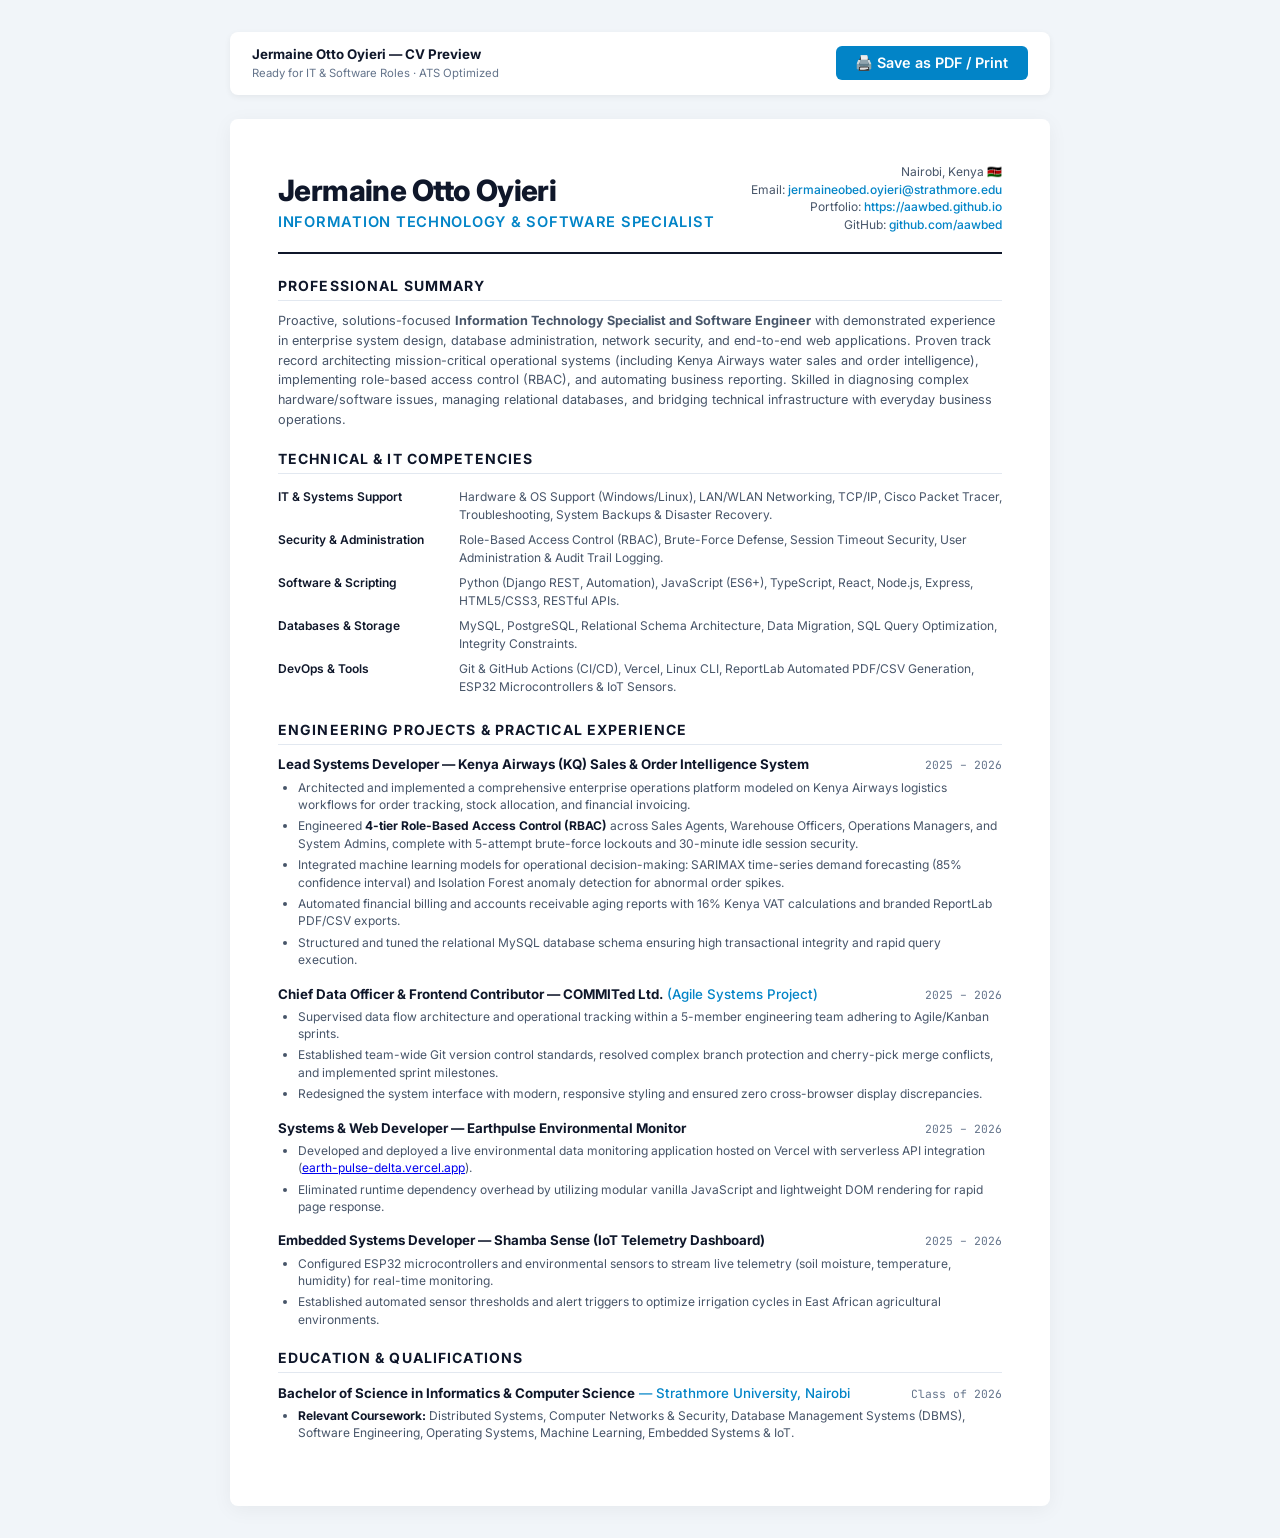
==== CV_Jermaine_Obed.html @ 2c358da2 "feat: add professional ATS CV, printable template, and navigation links" ====
<!DOCTYPE html>
<html lang="en">
<head>
  <meta charset="UTF-8">
  <meta name="viewport" content="width=device-width, initial-scale=1.0">
  <title>CV — Jermaine Otto Oyieri (IT & Software Specialist)</title>
  <link rel="preconnect" href="https://fonts.googleapis.com">
  <link rel="preconnect" href="https://fonts.gstatic.com" crossorigin>
  <link href="https://fonts.googleapis.com/css2?family=Inter:wght@400;500;600;700;800&family=JetBrains+Mono:wght@400;500&display=swap" rel="stylesheet">
  <style>
    :root {
      --text-main: #0f172a;
      --text-muted: #475569;
      --text-light: #64748b;
      --primary: #0284c7;
      --border: #e2e8f0;
      --bg: #ffffff;
    }

    * { margin: 0; padding: 0; box-sizing: border-box; }
    body {
      font-family: 'Inter', -apple-system, BlinkMacSystemFont, 'Segoe UI', Roboto, sans-serif;
      color: var(--text-main);
      background: #f1f5f9;
      line-height: 1.5;
      font-size: 10pt;
      padding: 2rem 1rem;
    }

    .cv-actions {
      max-width: 820px;
      margin: 0 auto 1.5rem auto;
      display: flex;
      justify-content: space-between;
      align-items: center;
      background: #ffffff;
      padding: 0.8rem 1.4rem;
      border-radius: 8px;
      box-shadow: 0 2px 6px rgba(0,0,0,0.06);
    }

    .btn-print {
      background: #0284c7;
      color: #ffffff;
      border: none;
      font-family: inherit;
      font-weight: 600;
      font-size: 0.9rem;
      padding: 0.5rem 1.2rem;
      border-radius: 6px;
      cursor: pointer;
      display: inline-flex;
      align-items: center;
      gap: 0.5rem;
      transition: background 0.15s ease;
    }
    .btn-print:hover { background: #0369a1; }

    .cv-container {
      max-width: 820px;
      margin: 0 auto;
      background: var(--bg);
      padding: 2.8rem 3rem;
      border-radius: 8px;
      box-shadow: 0 4px 20px rgba(0,0,0,0.05);
    }

    /* Header */
    .header {
      border-bottom: 2px solid var(--text-main);
      padding-bottom: 1.2rem;
      margin-bottom: 1.3rem;
      display: flex;
      justify-content: space-between;
      align-items: flex-end;
      flex-wrap: wrap;
      gap: 1rem;
    }
    .name-block h1 {
      font-size: 22pt;
      font-weight: 800;
      letter-spacing: -0.02em;
      color: var(--text-main);
      line-height: 1.1;
    }
    .name-block .title {
      font-size: 11pt;
      font-weight: 600;
      color: #0284c7;
      margin-top: 0.25rem;
      text-transform: uppercase;
      letter-spacing: 0.05em;
    }
    .contact-details {
      text-align: right;
      font-size: 9pt;
      color: var(--text-muted);
      line-height: 1.45;
    }
    .contact-details a {
      color: #0284c7;
      text-decoration: none;
      font-weight: 500;
    }
    .contact-details a:hover { text-decoration: underline; }

    /* Sections */
    .section {
      margin-bottom: 1.2rem;
    }
    .section-title {
      font-size: 10.5pt;
      font-weight: 700;
      text-transform: uppercase;
      letter-spacing: 0.08em;
      color: var(--text-main);
      border-bottom: 1px solid var(--border);
      padding-bottom: 0.25rem;
      margin-bottom: 0.65rem;
      display: flex;
      align-items: center;
      gap: 0.4rem;
    }

    .summary-text {
      font-size: 9.5pt;
      color: var(--text-muted);
      line-height: 1.55;
    }

    /* Skills Grid */
    .skills-table {
      width: 100%;
      border-collapse: collapse;
      font-size: 9pt;
    }
    .skills-table td {
      padding: 0.22rem 0;
      vertical-align: top;
    }
    .skills-table .skill-cat {
      width: 25%;
      font-weight: 600;
      color: var(--text-main);
    }
    .skills-table .skill-list {
      color: var(--text-muted);
    }

    /* Experience / Projects */
    .entry {
      margin-bottom: 1rem;
    }
    .entry-header {
      display: flex;
      justify-content: space-between;
      align-items: baseline;
      margin-bottom: 0.2rem;
    }
    .entry-title {
      font-size: 10pt;
      font-weight: 700;
      color: var(--text-main);
    }
    .entry-org {
      font-weight: 500;
      color: #0284c7;
    }
    .entry-date {
      font-size: 8.5pt;
      font-family: 'JetBrains Mono', monospace;
      color: var(--text-light);
    }
    .entry-bullets {
      list-style-type: disc;
      padding-left: 1.25rem;
      font-size: 9pt;
      color: var(--text-muted);
      line-height: 1.45;
    }
    .entry-bullets li {
      margin-bottom: 0.25rem;
    }
    .entry-bullets strong {
      color: var(--text-main);
    }

    /* Print settings */
    @media print {
      body {
        background: #ffffff;
        padding: 0;
      }
      .cv-actions {
        display: none !important;
      }
      .cv-container {
        padding: 0;
        box-shadow: none;
        max-width: 100%;
      }
      @page {
        margin: 1.2cm;
      }
    }
  </style>
</head>
<body>

  <div class="cv-actions">
    <div>
      <strong>Jermaine Otto Oyieri — CV Preview</strong>
      <p style="font-size: 8.5pt; color: #64748b;">Ready for IT &amp; Software Roles · ATS Optimized</p>
    </div>
    <button class="btn-print" onclick="window.print()">
      🖨️ Save as PDF / Print
    </button>
  </div>

  <div class="cv-container">

    <!-- Header -->
    <header class="header">
      <div class="name-block">
        <h1>Jermaine Otto Oyieri</h1>
        <div class="title">Information Technology &amp; Software Specialist</div>
      </div>
      <div class="contact-details">
        <div>Nairobi, Kenya 🇰🇪</div>
        <div>Email: <a href="mailto:jermaineobed.oyieri@strathmore.edu">jermaineobed.oyieri@strathmore.edu</a></div>
        <div>Portfolio: <a href="https://aawbed.github.io" target="_blank">https://aawbed.github.io</a></div>
        <div>GitHub: <a href="https://github.com/aawbed" target="_blank">github.com/aawbed</a></div>
      </div>
    </header>

    <!-- Professional Summary -->
    <section class="section">
      <div class="section-title">Professional Summary</div>
      <p class="summary-text">
        Proactive, solutions-focused <strong>Information Technology Specialist and Software Engineer</strong> with demonstrated experience in enterprise system design, database administration, network security, and end-to-end web applications. Proven track record architecting mission-critical operational systems (including Kenya Airways water sales and order intelligence), implementing role-based access control (RBAC), and automating business reporting. Skilled in diagnosing complex hardware/software issues, managing relational databases, and bridging technical infrastructure with everyday business operations.
      </p>
    </section>

    <!-- Technical & IT Competencies -->
    <section class="section">
      <div class="section-title">Technical &amp; IT Competencies</div>
      <table class="skills-table">
        <tr>
          <td class="skill-cat">IT &amp; Systems Support</td>
          <td class="skill-list">Hardware &amp; OS Support (Windows/Linux), LAN/WLAN Networking, TCP/IP, Cisco Packet Tracer, Troubleshooting, System Backups &amp; Disaster Recovery.</td>
        </tr>
        <tr>
          <td class="skill-cat">Security &amp; Administration</td>
          <td class="skill-list">Role-Based Access Control (RBAC), Brute-Force Defense, Session Timeout Security, User Administration &amp; Audit Trail Logging.</td>
        </tr>
        <tr>
          <td class="skill-cat">Software &amp; Scripting</td>
          <td class="skill-list">Python (Django REST, Automation), JavaScript (ES6+), TypeScript, React, Node.js, Express, HTML5/CSS3, RESTful APIs.</td>
        </tr>
        <tr>
          <td class="skill-cat">Databases &amp; Storage</td>
          <td class="skill-list">MySQL, PostgreSQL, Relational Schema Architecture, Data Migration, SQL Query Optimization, Integrity Constraints.</td>
        </tr>
        <tr>
          <td class="skill-cat">DevOps &amp; Tools</td>
          <td class="skill-list">Git &amp; GitHub Actions (CI/CD), Vercel, Linux CLI, ReportLab Automated PDF/CSV Generation, ESP32 Microcontrollers &amp; IoT Sensors.</td>
        </tr>
      </table>
    </section>

    <!-- Practical Systems & Experience -->
    <section class="section">
      <div class="section-title">Engineering Projects &amp; Practical Experience</div>

      <div class="entry">
        <div class="entry-header">
          <div>
            <span class="entry-title">Lead Systems Developer — Kenya Airways (KQ) Sales &amp; Order Intelligence System</span>
          </div>
          <span class="entry-date">2025 – 2026</span>
        </div>
        <ul class="entry-bullets">
          <li>Architected and implemented a comprehensive enterprise operations platform modeled on Kenya Airways logistics workflows for order tracking, stock allocation, and financial invoicing.</li>
          <li>Engineered <strong>4-tier Role-Based Access Control (RBAC)</strong> across Sales Agents, Warehouse Officers, Operations Managers, and System Admins, complete with 5-attempt brute-force lockouts and 30-minute idle session security.</li>
          <li>Integrated machine learning models for operational decision-making: SARIMAX time-series demand forecasting (85% confidence interval) and Isolation Forest anomaly detection for abnormal order spikes.</li>
          <li>Automated financial billing and accounts receivable aging reports with 16% Kenya VAT calculations and branded ReportLab PDF/CSV exports.</li>
          <li>Structured and tuned the relational MySQL database schema ensuring high transactional integrity and rapid query execution.</li>
        </ul>
      </div>

      <div class="entry">
        <div class="entry-header">
          <div>
            <span class="entry-title">Chief Data Officer &amp; Frontend Contributor — COMMITed Ltd.</span>
            <span class="entry-org">(Agile Systems Project)</span>
          </div>
          <span class="entry-date">2025 – 2026</span>
        </div>
        <ul class="entry-bullets">
          <li>Supervised data flow architecture and operational tracking within a 5-member engineering team adhering to Agile/Kanban sprints.</li>
          <li>Established team-wide Git version control standards, resolved complex branch protection and cherry-pick merge conflicts, and implemented sprint milestones.</li>
          <li>Redesigned the system interface with modern, responsive styling and ensured zero cross-browser display discrepancies.</li>
        </ul>
      </div>

      <div class="entry">
        <div class="entry-header">
          <div>
            <span class="entry-title">Systems &amp; Web Developer — Earthpulse Environmental Monitor</span>
          </div>
          <span class="entry-date">2025 – 2026</span>
        </div>
        <ul class="entry-bullets">
          <li>Developed and deployed a live environmental data monitoring application hosted on Vercel with serverless API integration (<a href="https://earth-pulse-delta.vercel.app" target="_blank">earth-pulse-delta.vercel.app</a>).</li>
          <li>Eliminated runtime dependency overhead by utilizing modular vanilla JavaScript and lightweight DOM rendering for rapid page response.</li>
        </ul>
      </div>

      <div class="entry">
        <div class="entry-header">
          <div>
            <span class="entry-title">Embedded Systems Developer — Shamba Sense (IoT Telemetry Dashboard)</span>
          </div>
          <span class="entry-date">2025 – 2026</span>
        </div>
        <ul class="entry-bullets">
          <li>Configured ESP32 microcontrollers and environmental sensors to stream live telemetry (soil moisture, temperature, humidity) for real-time monitoring.</li>
          <li>Established automated sensor thresholds and alert triggers to optimize irrigation cycles in East African agricultural environments.</li>
        </ul>
      </div>

    </section>

    <!-- Education & Training -->
    <section class="section">
      <div class="section-title">Education &amp; Qualifications</div>
      <div class="entry">
        <div class="entry-header">
          <div>
            <span class="entry-title">Bachelor of Science in Informatics &amp; Computer Science</span>
            <span class="entry-org">— Strathmore University, Nairobi</span>
          </div>
          <span class="entry-date">Class of 2026</span>
        </div>
        <ul class="entry-bullets">
          <li><strong>Relevant Coursework:</strong> Distributed Systems, Computer Networks &amp; Security, Database Management Systems (DBMS), Software Engineering, Operating Systems, Machine Learning, Embedded Systems &amp; IoT.</li>
        </ul>
      </div>
    </section>

  </div>

</body>
</html>
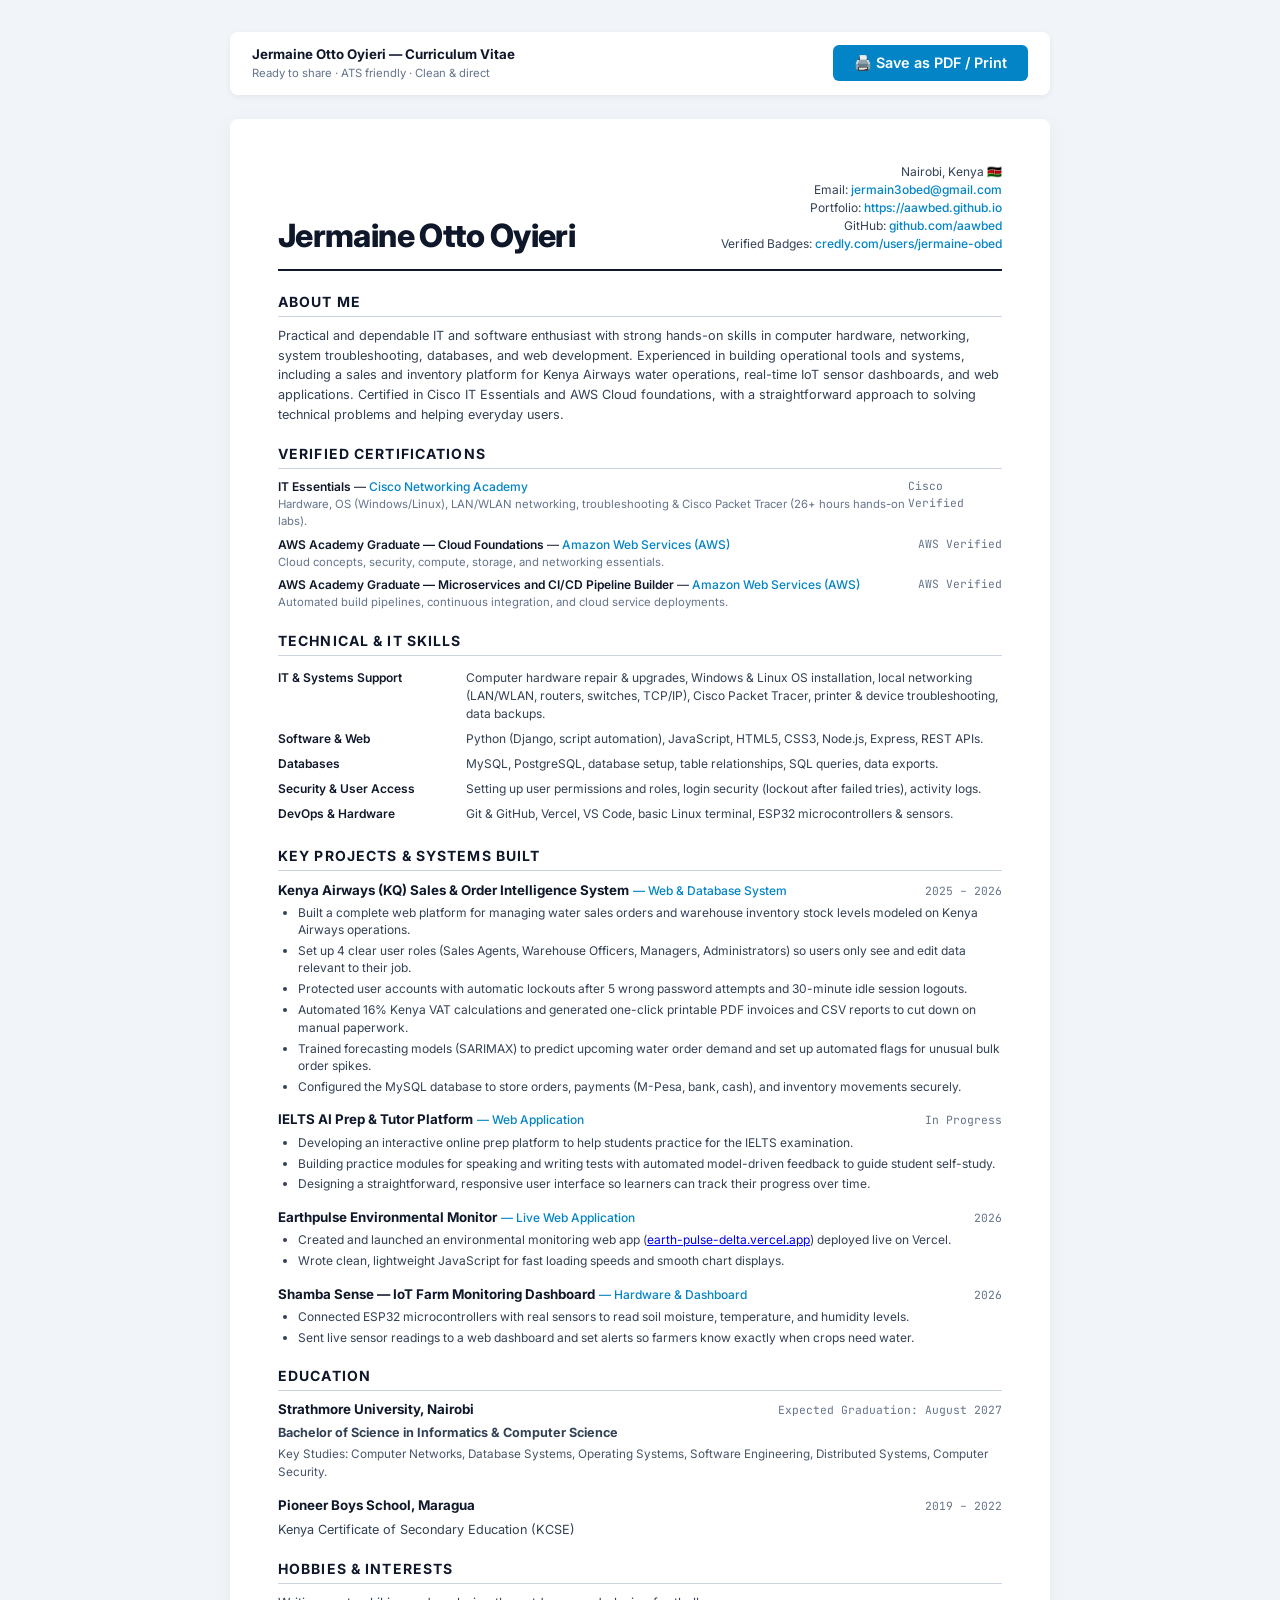
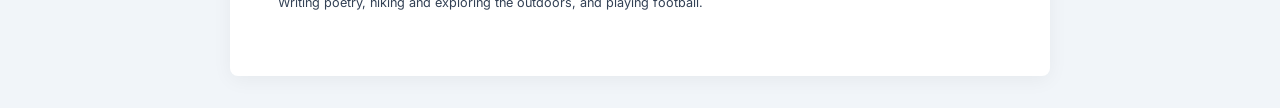
==== commit a371dc2b: "feat: refine portfolio with Credly certs, IELTS project, Pioneer Boys School, and updated CV" ====
--- a/CV_Jermaine_Obed.html
+++ b/CV_Jermaine_Obed.html
@@ -3,17 +3,17 @@
 <head>
   <meta charset="UTF-8">
   <meta name="viewport" content="width=device-width, initial-scale=1.0">
-  <title>CV — Jermaine Otto Oyieri (IT & Software Specialist)</title>
+  <title>CV — Jermaine Otto Oyieri</title>
   <link rel="preconnect" href="https://fonts.googleapis.com">
   <link rel="preconnect" href="https://fonts.gstatic.com" crossorigin>
   <link href="https://fonts.googleapis.com/css2?family=Inter:wght@400;500;600;700;800&family=JetBrains+Mono:wght@400;500&display=swap" rel="stylesheet">
   <style>
     :root {
       --text-main: #0f172a;
-      --text-muted: #475569;
+      --text-muted: #334155;
       --text-light: #64748b;
       --primary: #0284c7;
-      --border: #e2e8f0;
+      --border: #cbd5e1;
       --bg: #ffffff;
     }
 
@@ -46,7 +46,7 @@
       font-family: inherit;
       font-weight: 600;
       font-size: 0.9rem;
-      padding: 0.5rem 1.2rem;
+      padding: 0.55rem 1.3rem;
       border-radius: 6px;
       cursor: pointer;
       display: inline-flex;
@@ -68,8 +68,8 @@
     /* Header */
     .header {
       border-bottom: 2px solid var(--text-main);
-      padding-bottom: 1.2rem;
-      margin-bottom: 1.3rem;
+      padding-bottom: 1rem;
+      margin-bottom: 1.2rem;
       display: flex;
       justify-content: space-between;
       align-items: flex-end;
@@ -77,25 +77,17 @@
       gap: 1rem;
     }
     .name-block h1 {
-      font-size: 22pt;
+      font-size: 24pt;
       font-weight: 800;
       letter-spacing: -0.02em;
       color: var(--text-main);
       line-height: 1.1;
-    }
-    .name-block .title {
-      font-size: 11pt;
-      font-weight: 600;
-      color: #0284c7;
-      margin-top: 0.25rem;
-      text-transform: uppercase;
-      letter-spacing: 0.05em;
     }
     .contact-details {
       text-align: right;
       font-size: 9pt;
       color: var(--text-muted);
-      line-height: 1.45;
+      line-height: 1.5;
     }
     .contact-details a {
       color: #0284c7;
@@ -106,7 +98,7 @@
 
     /* Sections */
     .section {
-      margin-bottom: 1.2rem;
+      margin-bottom: 1.15rem;
     }
     .section-title {
       font-size: 10.5pt;
@@ -116,10 +108,7 @@
       color: var(--text-main);
       border-bottom: 1px solid var(--border);
       padding-bottom: 0.25rem;
-      margin-bottom: 0.65rem;
-      display: flex;
-      align-items: center;
-      gap: 0.4rem;
+      margin-bottom: 0.6rem;
     }
 
     .summary-text {
@@ -139,7 +128,7 @@
       vertical-align: top;
     }
     .skills-table .skill-cat {
-      width: 25%;
+      width: 26%;
       font-weight: 600;
       color: var(--text-main);
     }
@@ -149,7 +138,7 @@
 
     /* Experience / Projects */
     .entry {
-      margin-bottom: 1rem;
+      margin-bottom: 0.95rem;
     }
     .entry-header {
       display: flex;
@@ -165,6 +154,7 @@
     .entry-org {
       font-weight: 500;
       color: #0284c7;
+      font-size: 9pt;
     }
     .entry-date {
       font-size: 8.5pt;
@@ -179,10 +169,31 @@
       line-height: 1.45;
     }
     .entry-bullets li {
-      margin-bottom: 0.25rem;
+      margin-bottom: 0.22rem;
     }
     .entry-bullets strong {
       color: var(--text-main);
+    }
+
+    /* Certifications List */
+    .cert-item {
+      display: flex;
+      justify-content: space-between;
+      margin-bottom: 0.35rem;
+      font-size: 9pt;
+    }
+    .cert-name {
+      font-weight: 600;
+      color: var(--text-main);
+    }
+    .cert-issuer {
+      color: #0284c7;
+      font-weight: 500;
+    }
+    .cert-date {
+      font-size: 8.5pt;
+      font-family: 'JetBrains Mono', monospace;
+      color: var(--text-light);
     }
 
     /* Print settings */
@@ -209,8 +220,8 @@
 
   <div class="cv-actions">
     <div>
-      <strong>Jermaine Otto Oyieri — CV Preview</strong>
-      <p style="font-size: 8.5pt; color: #64748b;">Ready for IT &amp; Software Roles · ATS Optimized</p>
+      <strong>Jermaine Otto Oyieri — Curriculum Vitae</strong>
+      <p style="font-size: 8.5pt; color: #64748b;">Ready to share · ATS friendly · Clean &amp; direct</p>
     </div>
     <button class="btn-print" onclick="window.print()">
       🖨️ Save as PDF / Print
@@ -223,129 +234,178 @@
     <header class="header">
       <div class="name-block">
         <h1>Jermaine Otto Oyieri</h1>
-        <div class="title">Information Technology &amp; Software Specialist</div>
       </div>
       <div class="contact-details">
         <div>Nairobi, Kenya 🇰🇪</div>
-        <div>Email: <a href="mailto:jermaineobed.oyieri@strathmore.edu">jermaineobed.oyieri@strathmore.edu</a></div>
+        <div>Email: <a href="mailto:jermain3obed@gmail.com">jermain3obed@gmail.com</a></div>
         <div>Portfolio: <a href="https://aawbed.github.io" target="_blank">https://aawbed.github.io</a></div>
         <div>GitHub: <a href="https://github.com/aawbed" target="_blank">github.com/aawbed</a></div>
+        <div>Verified Badges: <a href="https://www.credly.com/users/jermaine-obed" target="_blank">credly.com/users/jermaine-obed</a></div>
       </div>
     </header>
 
-    <!-- Professional Summary -->
-    <section class="section">
-      <div class="section-title">Professional Summary</div>
+    <!-- Summary -->
+    <section class="section">
+      <div class="section-title">About Me</div>
       <p class="summary-text">
-        Proactive, solutions-focused <strong>Information Technology Specialist and Software Engineer</strong> with demonstrated experience in enterprise system design, database administration, network security, and end-to-end web applications. Proven track record architecting mission-critical operational systems (including Kenya Airways water sales and order intelligence), implementing role-based access control (RBAC), and automating business reporting. Skilled in diagnosing complex hardware/software issues, managing relational databases, and bridging technical infrastructure with everyday business operations.
+        Practical and dependable IT and software enthusiast with strong hands-on skills in computer hardware, networking, system troubleshooting, databases, and web development. Experienced in building operational tools and systems, including a sales and inventory platform for Kenya Airways water operations, real-time IoT sensor dashboards, and web applications. Certified in Cisco IT Essentials and AWS Cloud foundations, with a straightforward approach to solving technical problems and helping everyday users.
       </p>
     </section>
 
-    <!-- Technical & IT Competencies -->
-    <section class="section">
-      <div class="section-title">Technical &amp; IT Competencies</div>
+    <!-- Certifications (Credly) -->
+    <section class="section">
+      <div class="section-title">Verified Certifications</div>
+      <div class="cert-item">
+        <div>
+          <span class="cert-name">IT Essentials</span> — <span class="cert-issuer">Cisco Networking Academy</span>
+          <div style="font-size: 8.5pt; color: #64748b;">Hardware, OS (Windows/Linux), LAN/WLAN networking, troubleshooting &amp; Cisco Packet Tracer (26+ hours hands-on labs).</div>
+        </div>
+        <span class="cert-date">Cisco Verified</span>
+      </div>
+      <div class="cert-item">
+        <div>
+          <span class="cert-name">AWS Academy Graduate — Cloud Foundations</span> — <span class="cert-issuer">Amazon Web Services (AWS)</span>
+          <div style="font-size: 8.5pt; color: #64748b;">Cloud concepts, security, compute, storage, and networking essentials.</div>
+        </div>
+        <span class="cert-date">AWS Verified</span>
+      </div>
+      <div class="cert-item">
+        <div>
+          <span class="cert-name">AWS Academy Graduate — Microservices and CI/CD Pipeline Builder</span> — <span class="cert-issuer">Amazon Web Services (AWS)</span>
+          <div style="font-size: 8.5pt; color: #64748b;">Automated build pipelines, continuous integration, and cloud service deployments.</div>
+        </div>
+        <span class="cert-date">AWS Verified</span>
+      </div>
+    </section>
+
+    <!-- Technical & IT Skills -->
+    <section class="section">
+      <div class="section-title">Technical &amp; IT Skills</div>
       <table class="skills-table">
         <tr>
           <td class="skill-cat">IT &amp; Systems Support</td>
-          <td class="skill-list">Hardware &amp; OS Support (Windows/Linux), LAN/WLAN Networking, TCP/IP, Cisco Packet Tracer, Troubleshooting, System Backups &amp; Disaster Recovery.</td>
+          <td class="skill-list">Computer hardware repair &amp; upgrades, Windows &amp; Linux OS installation, local networking (LAN/WLAN, routers, switches, TCP/IP), Cisco Packet Tracer, printer &amp; device troubleshooting, data backups.</td>
         </tr>
         <tr>
-          <td class="skill-cat">Security &amp; Administration</td>
-          <td class="skill-list">Role-Based Access Control (RBAC), Brute-Force Defense, Session Timeout Security, User Administration &amp; Audit Trail Logging.</td>
+          <td class="skill-cat">Software &amp; Web</td>
+          <td class="skill-list">Python (Django, script automation), JavaScript, HTML5, CSS3, Node.js, Express, REST APIs.</td>
         </tr>
         <tr>
-          <td class="skill-cat">Software &amp; Scripting</td>
-          <td class="skill-list">Python (Django REST, Automation), JavaScript (ES6+), TypeScript, React, Node.js, Express, HTML5/CSS3, RESTful APIs.</td>
+          <td class="skill-cat">Databases</td>
+          <td class="skill-list">MySQL, PostgreSQL, database setup, table relationships, SQL queries, data exports.</td>
         </tr>
         <tr>
-          <td class="skill-cat">Databases &amp; Storage</td>
-          <td class="skill-list">MySQL, PostgreSQL, Relational Schema Architecture, Data Migration, SQL Query Optimization, Integrity Constraints.</td>
+          <td class="skill-cat">Security &amp; User Access</td>
+          <td class="skill-list">Setting up user permissions and roles, login security (lockout after failed tries), activity logs.</td>
         </tr>
         <tr>
-          <td class="skill-cat">DevOps &amp; Tools</td>
-          <td class="skill-list">Git &amp; GitHub Actions (CI/CD), Vercel, Linux CLI, ReportLab Automated PDF/CSV Generation, ESP32 Microcontrollers &amp; IoT Sensors.</td>
+          <td class="skill-cat">DevOps &amp; Hardware</td>
+          <td class="skill-list">Git &amp; GitHub, Vercel, VS Code, basic Linux terminal, ESP32 microcontrollers &amp; sensors.</td>
         </tr>
       </table>
     </section>
 
-    <!-- Practical Systems & Experience -->
-    <section class="section">
-      <div class="section-title">Engineering Projects &amp; Practical Experience</div>
-
-      <div class="entry">
-        <div class="entry-header">
-          <div>
-            <span class="entry-title">Lead Systems Developer — Kenya Airways (KQ) Sales &amp; Order Intelligence System</span>
+    <!-- Practical Projects -->
+    <section class="section">
+      <div class="section-title">Key Projects &amp; Systems Built</div>
+
+      <div class="entry">
+        <div class="entry-header">
+          <div>
+            <span class="entry-title">Kenya Airways (KQ) Sales &amp; Order Intelligence System</span>
+            <span class="entry-org">— Web &amp; Database System</span>
           </div>
           <span class="entry-date">2025 – 2026</span>
         </div>
         <ul class="entry-bullets">
-          <li>Architected and implemented a comprehensive enterprise operations platform modeled on Kenya Airways logistics workflows for order tracking, stock allocation, and financial invoicing.</li>
-          <li>Engineered <strong>4-tier Role-Based Access Control (RBAC)</strong> across Sales Agents, Warehouse Officers, Operations Managers, and System Admins, complete with 5-attempt brute-force lockouts and 30-minute idle session security.</li>
-          <li>Integrated machine learning models for operational decision-making: SARIMAX time-series demand forecasting (85% confidence interval) and Isolation Forest anomaly detection for abnormal order spikes.</li>
-          <li>Automated financial billing and accounts receivable aging reports with 16% Kenya VAT calculations and branded ReportLab PDF/CSV exports.</li>
-          <li>Structured and tuned the relational MySQL database schema ensuring high transactional integrity and rapid query execution.</li>
+          <li>Built a complete web platform for managing water sales orders and warehouse inventory stock levels modeled on Kenya Airways operations.</li>
+          <li>Set up 4 clear user roles (Sales Agents, Warehouse Officers, Managers, Administrators) so users only see and edit data relevant to their job.</li>
+          <li>Protected user accounts with automatic lockouts after 5 wrong password attempts and 30-minute idle session logouts.</li>
+          <li>Automated 16% Kenya VAT calculations and generated one-click printable PDF invoices and CSV reports to cut down on manual paperwork.</li>
+          <li>Trained forecasting models (SARIMAX) to predict upcoming water order demand and set up automated flags for unusual bulk order spikes.</li>
+          <li>Configured the MySQL database to store orders, payments (M-Pesa, bank, cash), and inventory movements securely.</li>
         </ul>
       </div>
 
       <div class="entry">
         <div class="entry-header">
           <div>
-            <span class="entry-title">Chief Data Officer &amp; Frontend Contributor — COMMITed Ltd.</span>
-            <span class="entry-org">(Agile Systems Project)</span>
-          </div>
-          <span class="entry-date">2025 – 2026</span>
+            <span class="entry-title">IELTS AI Prep &amp; Tutor Platform</span>
+            <span class="entry-org">— Web Application</span>
+          </div>
+          <span class="entry-date">In Progress</span>
         </div>
         <ul class="entry-bullets">
-          <li>Supervised data flow architecture and operational tracking within a 5-member engineering team adhering to Agile/Kanban sprints.</li>
-          <li>Established team-wide Git version control standards, resolved complex branch protection and cherry-pick merge conflicts, and implemented sprint milestones.</li>
-          <li>Redesigned the system interface with modern, responsive styling and ensured zero cross-browser display discrepancies.</li>
+          <li>Developing an interactive online prep platform to help students practice for the IELTS examination.</li>
+          <li>Building practice modules for speaking and writing tests with automated model-driven feedback to guide student self-study.</li>
+          <li>Designing a straightforward, responsive user interface so learners can track their progress over time.</li>
         </ul>
       </div>
 
       <div class="entry">
         <div class="entry-header">
           <div>
-            <span class="entry-title">Systems &amp; Web Developer — Earthpulse Environmental Monitor</span>
-          </div>
-          <span class="entry-date">2025 – 2026</span>
+            <span class="entry-title">Earthpulse Environmental Monitor</span>
+            <span class="entry-org">— Live Web Application</span>
+          </div>
+          <span class="entry-date">2026</span>
         </div>
         <ul class="entry-bullets">
-          <li>Developed and deployed a live environmental data monitoring application hosted on Vercel with serverless API integration (<a href="https://earth-pulse-delta.vercel.app" target="_blank">earth-pulse-delta.vercel.app</a>).</li>
-          <li>Eliminated runtime dependency overhead by utilizing modular vanilla JavaScript and lightweight DOM rendering for rapid page response.</li>
+          <li>Created and launched an environmental monitoring web app (<a href="https://earth-pulse-delta.vercel.app" target="_blank">earth-pulse-delta.vercel.app</a>) deployed live on Vercel.</li>
+          <li>Wrote clean, lightweight JavaScript for fast loading speeds and smooth chart displays.</li>
         </ul>
       </div>
 
       <div class="entry">
         <div class="entry-header">
           <div>
-            <span class="entry-title">Embedded Systems Developer — Shamba Sense (IoT Telemetry Dashboard)</span>
-          </div>
-          <span class="entry-date">2025 – 2026</span>
+            <span class="entry-title">Shamba Sense — IoT Farm Monitoring Dashboard</span>
+            <span class="entry-org">— Hardware &amp; Dashboard</span>
+          </div>
+          <span class="entry-date">2026</span>
         </div>
         <ul class="entry-bullets">
-          <li>Configured ESP32 microcontrollers and environmental sensors to stream live telemetry (soil moisture, temperature, humidity) for real-time monitoring.</li>
-          <li>Established automated sensor thresholds and alert triggers to optimize irrigation cycles in East African agricultural environments.</li>
+          <li>Connected ESP32 microcontrollers with real sensors to read soil moisture, temperature, and humidity levels.</li>
+          <li>Sent live sensor readings to a web dashboard and set alerts so farmers know exactly when crops need water.</li>
         </ul>
       </div>
 
     </section>
 
-    <!-- Education & Training -->
-    <section class="section">
-      <div class="section-title">Education &amp; Qualifications</div>
-      <div class="entry">
-        <div class="entry-header">
-          <div>
-            <span class="entry-title">Bachelor of Science in Informatics &amp; Computer Science</span>
-            <span class="entry-org">— Strathmore University, Nairobi</span>
-          </div>
-          <span class="entry-date">Class of 2026</span>
-        </div>
-        <ul class="entry-bullets">
-          <li><strong>Relevant Coursework:</strong> Distributed Systems, Computer Networks &amp; Security, Database Management Systems (DBMS), Software Engineering, Operating Systems, Machine Learning, Embedded Systems &amp; IoT.</li>
-        </ul>
-      </div>
+    <!-- Education -->
+    <section class="section">
+      <div class="section-title">Education</div>
+
+      <div class="entry">
+        <div class="entry-header">
+          <div>
+            <span class="entry-title">Strathmore University, Nairobi</span>
+          </div>
+          <span class="entry-date">Expected Graduation: August 2027</span>
+        </div>
+        <p class="summary-text" style="margin-bottom: 0.2rem;"><strong>Bachelor of Science in Informatics &amp; Computer Science</strong></p>
+        <div style="font-size: 8.8pt; color: #475569;">
+          Key Studies: Computer Networks, Database Systems, Operating Systems, Software Engineering, Distributed Systems, Computer Security.
+        </div>
+      </div>
+
+      <div class="entry">
+        <div class="entry-header">
+          <div>
+            <span class="entry-title">Pioneer Boys School, Maragua</span>
+          </div>
+          <span class="entry-date">2019 – 2022</span>
+        </div>
+        <p class="summary-text">Kenya Certificate of Secondary Education (KCSE)</p>
+      </div>
+    </section>
+
+    <!-- Hobbies & Interests -->
+    <section class="section">
+      <div class="section-title">Hobbies &amp; Interests</div>
+      <p class="summary-text">
+        Writing poetry, hiking and exploring the outdoors, and playing football.
+      </p>
     </section>
 
   </div>
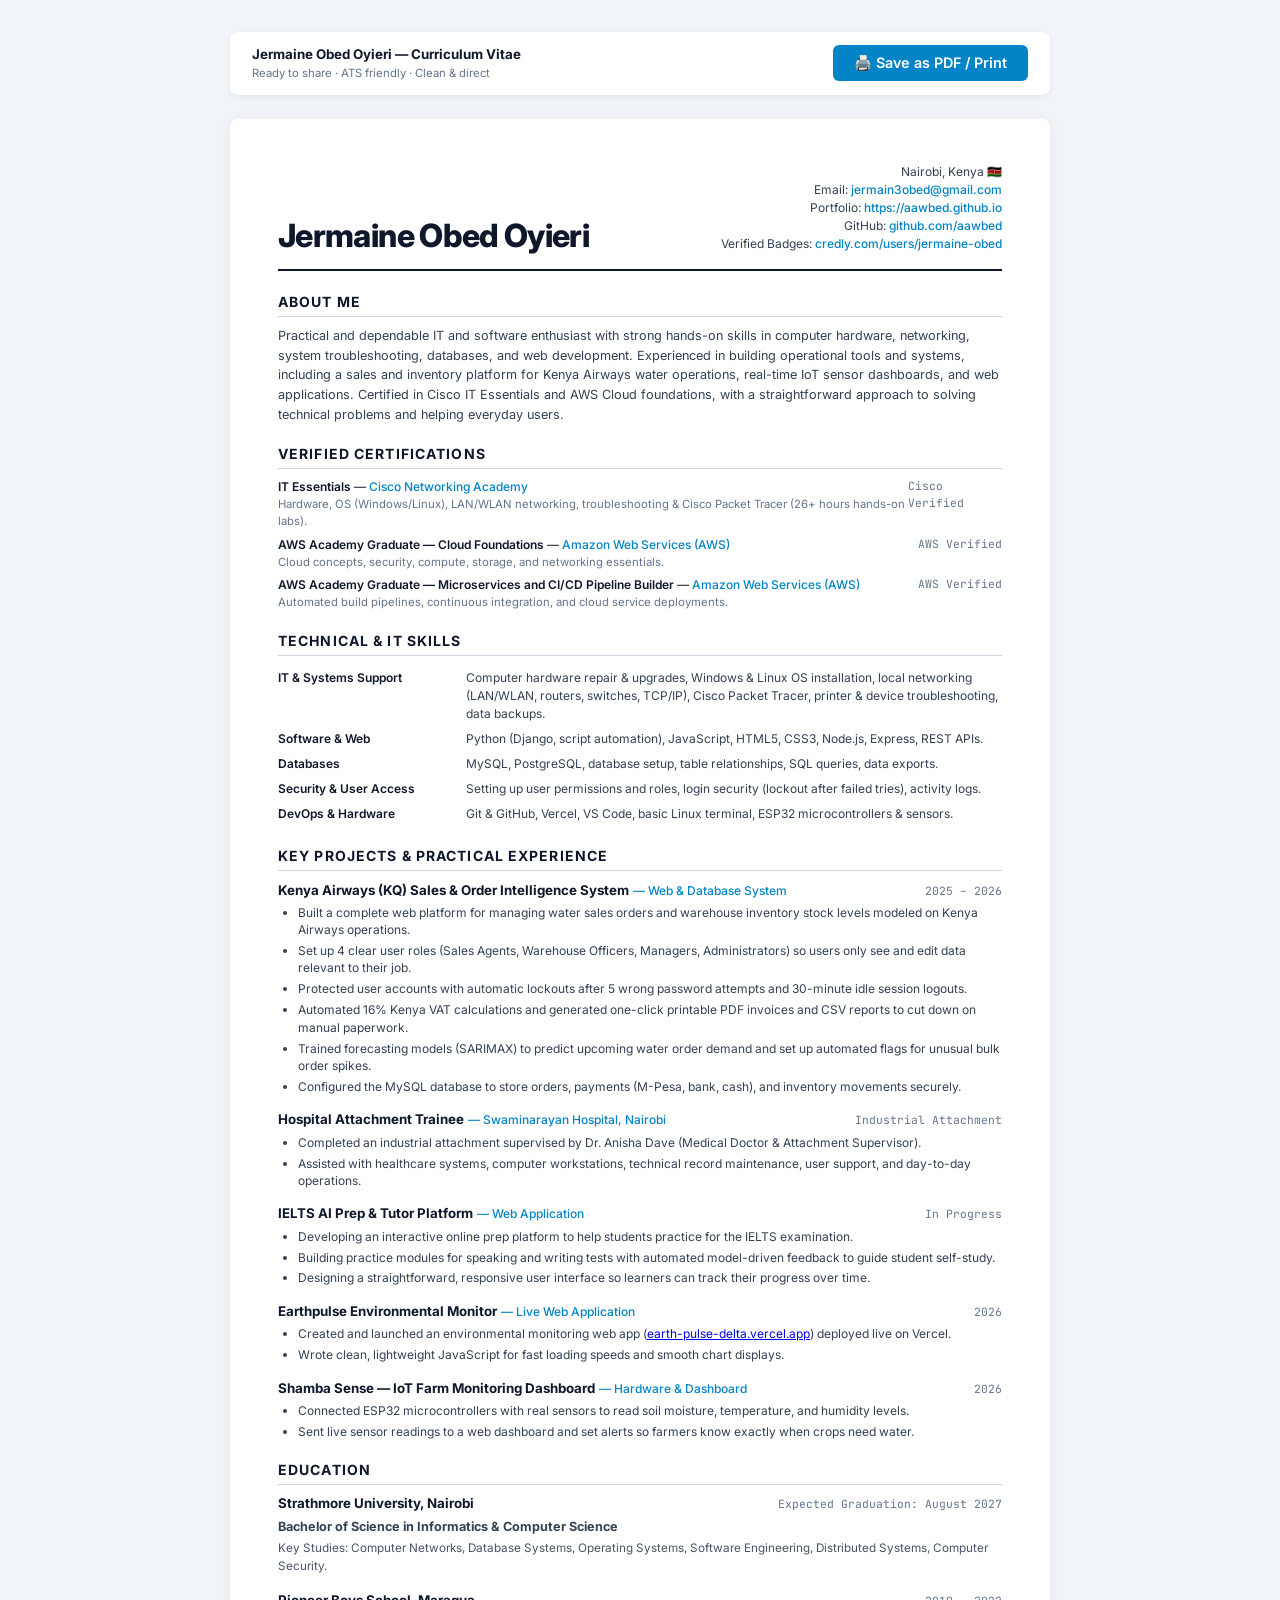
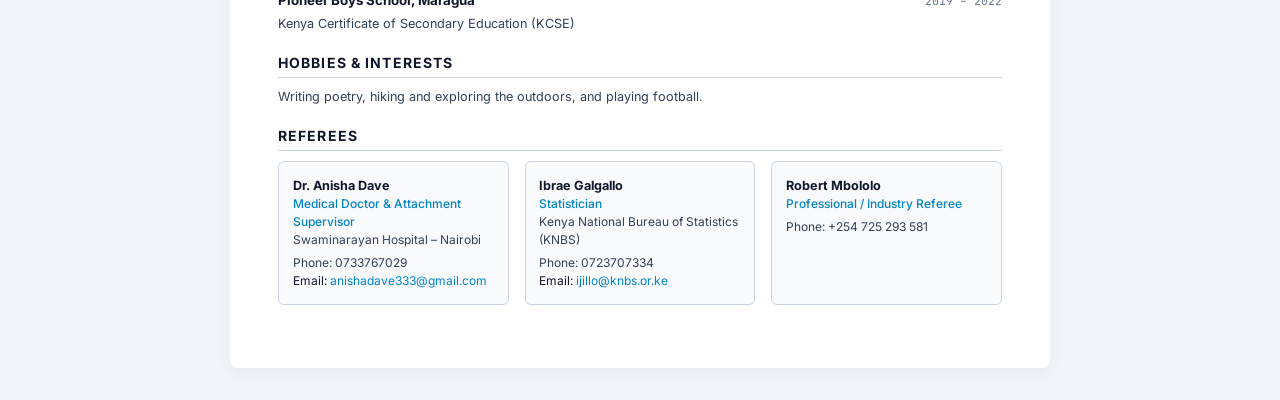
==== commit 548628a7: "feat: update name to Jermaine Obed Oyieri, add referees, and hospital attachment experience" ====
--- a/CV_Jermaine_Obed.html
+++ b/CV_Jermaine_Obed.html
@@ -3,7 +3,7 @@
 <head>
   <meta charset="UTF-8">
   <meta name="viewport" content="width=device-width, initial-scale=1.0">
-  <title>CV — Jermaine Otto Oyieri</title>
+  <title>CV — Jermaine Obed Oyieri</title>
   <link rel="preconnect" href="https://fonts.googleapis.com">
   <link rel="preconnect" href="https://fonts.gstatic.com" crossorigin>
   <link href="https://fonts.googleapis.com/css2?family=Inter:wght@400;500;600;700;800&family=JetBrains+Mono:wght@400;500&display=swap" rel="stylesheet">
@@ -211,7 +211,7 @@
         max-width: 100%;
       }
       @page {
-        margin: 1.2cm;
+        margin: 1cm;
       }
     }
   </style>
@@ -220,7 +220,7 @@
 
   <div class="cv-actions">
     <div>
-      <strong>Jermaine Otto Oyieri — Curriculum Vitae</strong>
+      <strong>Jermaine Obed Oyieri — Curriculum Vitae</strong>
       <p style="font-size: 8.5pt; color: #64748b;">Ready to share · ATS friendly · Clean &amp; direct</p>
     </div>
     <button class="btn-print" onclick="window.print()">
@@ -233,7 +233,7 @@
     <!-- Header -->
     <header class="header">
       <div class="name-block">
-        <h1>Jermaine Otto Oyieri</h1>
+        <h1>Jermaine Obed Oyieri</h1>
       </div>
       <div class="contact-details">
         <div>Nairobi, Kenya 🇰🇪</div>
@@ -305,10 +305,11 @@
       </table>
     </section>
 
-    <!-- Practical Projects -->
-    <section class="section">
-      <div class="section-title">Key Projects &amp; Systems Built</div>
-
+    <!-- Practical Projects & Experience -->
+    <section class="section">
+      <div class="section-title">Key Projects &amp; Practical Experience</div>
+
+      <!-- Kenya Airways -->
       <div class="entry">
         <div class="entry-header">
           <div>
@@ -327,6 +328,22 @@
         </ul>
       </div>
 
+      <!-- Attachment Experience -->
+      <div class="entry">
+        <div class="entry-header">
+          <div>
+            <span class="entry-title">Hospital Attachment Trainee</span>
+            <span class="entry-org">— Swaminarayan Hospital, Nairobi</span>
+          </div>
+          <span class="entry-date">Industrial Attachment</span>
+        </div>
+        <ul class="entry-bullets">
+          <li>Completed an industrial attachment supervised by Dr. Anisha Dave (Medical Doctor &amp; Attachment Supervisor).</li>
+          <li>Assisted with healthcare systems, computer workstations, technical record maintenance, user support, and day-to-day operations.</li>
+        </ul>
+      </div>
+
+      <!-- IELTS Project -->
       <div class="entry">
         <div class="entry-header">
           <div>
@@ -342,6 +359,7 @@
         </ul>
       </div>
 
+      <!-- Earthpulse -->
       <div class="entry">
         <div class="entry-header">
           <div>
@@ -356,6 +374,7 @@
         </ul>
       </div>
 
+      <!-- Shamba Sense -->
       <div class="entry">
         <div class="entry-header">
           <div>
@@ -408,6 +427,34 @@
       </p>
     </section>
 
+    <!-- Referees -->
+    <section class="section">
+      <div class="section-title">Referees</div>
+      <div style="display: grid; grid-template-columns: repeat(auto-fit, minmax(210px, 1fr)); gap: 1rem; font-size: 9pt;">
+        <div style="background: #f8fafc; padding: 0.85rem; border-radius: 6px; border: 1px solid var(--border);">
+          <strong style="color: var(--text-main); font-size: 9.5pt;">Dr. Anisha Dave</strong>
+          <div style="color: #0284c7; font-weight: 500;">Medical Doctor &amp; Attachment Supervisor</div>
+          <div style="color: var(--text-muted);">Swaminarayan Hospital – Nairobi</div>
+          <div style="margin-top: 0.35rem; color: var(--text-muted);">Phone: 0733767029</div>
+          <div>Email: <a href="mailto:anishadave333@gmail.com" style="color: #0284c7; text-decoration: none;">anishadave333@gmail.com</a></div>
+        </div>
+
+        <div style="background: #f8fafc; padding: 0.85rem; border-radius: 6px; border: 1px solid var(--border);">
+          <strong style="color: var(--text-main); font-size: 9.5pt;">Ibrae Galgallo</strong>
+          <div style="color: #0284c7; font-weight: 500;">Statistician</div>
+          <div style="color: var(--text-muted);">Kenya National Bureau of Statistics (KNBS)</div>
+          <div style="margin-top: 0.35rem; color: var(--text-muted);">Phone: 0723707334</div>
+          <div>Email: <a href="mailto:ijillo@knbs.or.ke" style="color: #0284c7; text-decoration: none;">ijillo@knbs.or.ke</a></div>
+        </div>
+
+        <div style="background: #f8fafc; padding: 0.85rem; border-radius: 6px; border: 1px solid var(--border);">
+          <strong style="color: var(--text-main); font-size: 9.5pt;">Robert Mbololo</strong>
+          <div style="color: #0284c7; font-weight: 500;">Professional / Industry Referee</div>
+          <div style="margin-top: 0.35rem; color: var(--text-muted);">Phone: +254 725 293 581</div>
+        </div>
+      </div>
+    </section>
+
   </div>
 
 </body>
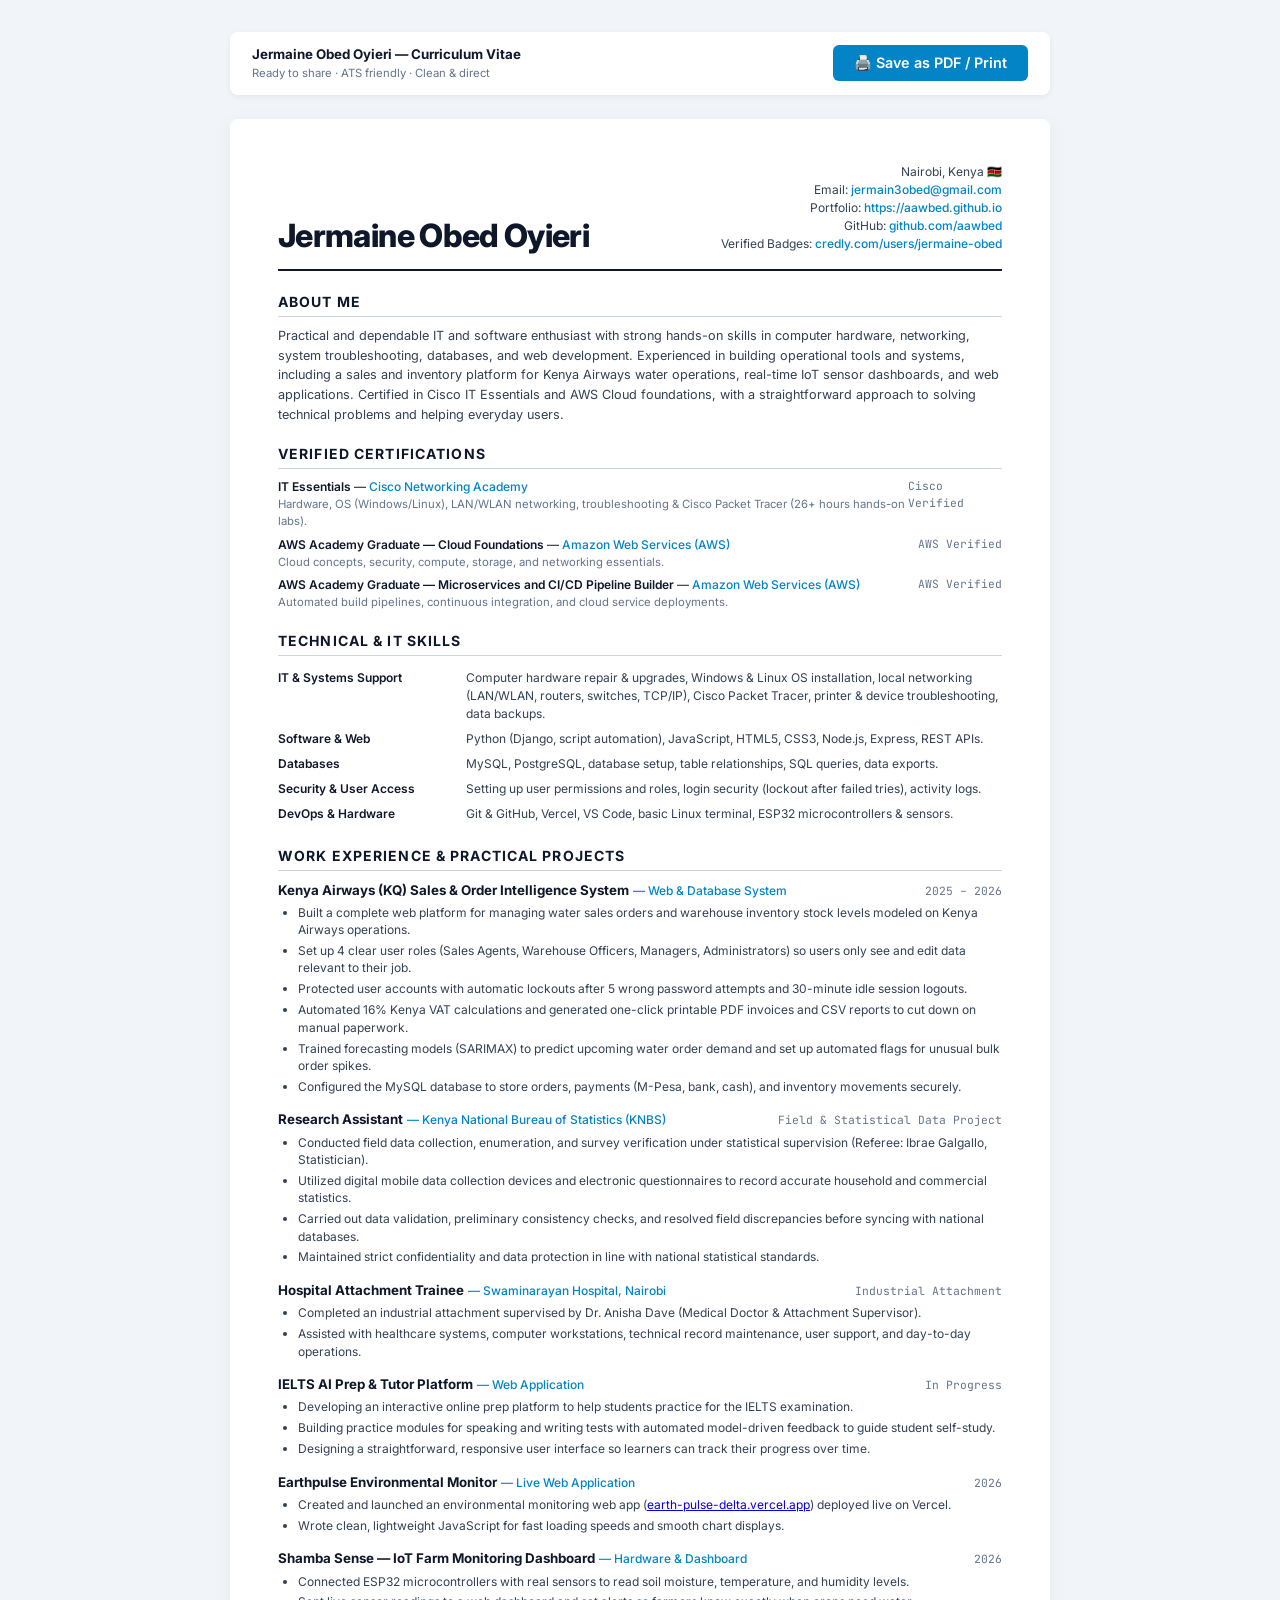
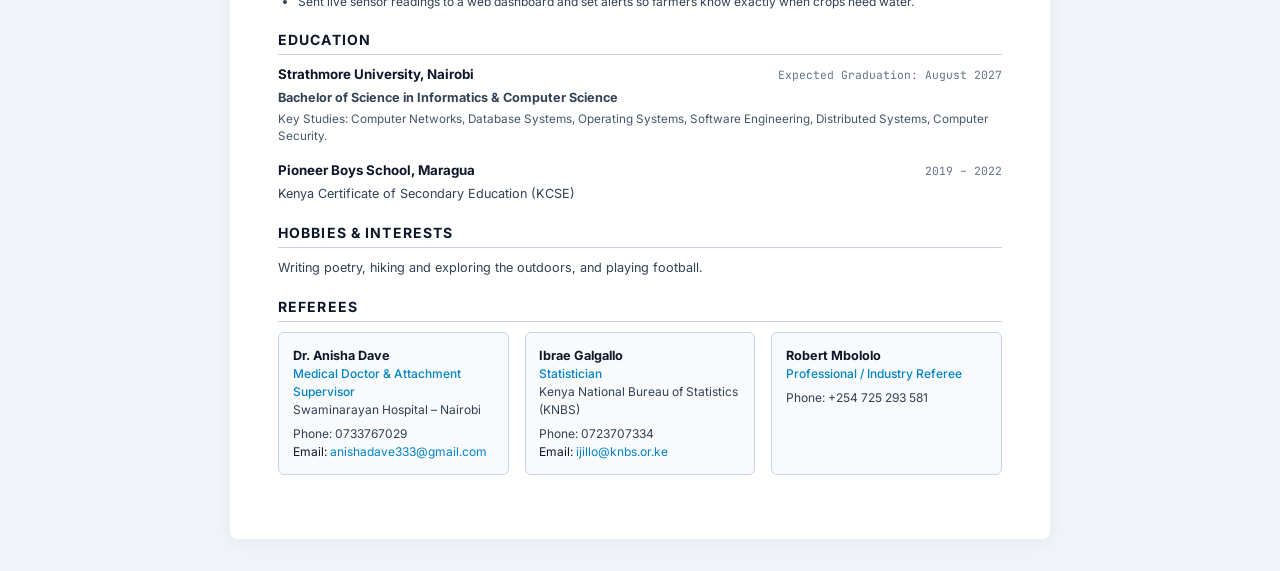
==== commit 60303644: "feat: add KNBS Research Assistant experience entry across CV and portfolio" ====
--- a/CV_Jermaine_Obed.html
+++ b/CV_Jermaine_Obed.html
@@ -307,7 +307,7 @@
 
     <!-- Practical Projects & Experience -->
     <section class="section">
-      <div class="section-title">Key Projects &amp; Practical Experience</div>
+      <div class="section-title">Work Experience &amp; Practical Projects</div>
 
       <!-- Kenya Airways -->
       <div class="entry">
@@ -325,6 +325,23 @@
           <li>Automated 16% Kenya VAT calculations and generated one-click printable PDF invoices and CSV reports to cut down on manual paperwork.</li>
           <li>Trained forecasting models (SARIMAX) to predict upcoming water order demand and set up automated flags for unusual bulk order spikes.</li>
           <li>Configured the MySQL database to store orders, payments (M-Pesa, bank, cash), and inventory movements securely.</li>
+        </ul>
+      </div>
+
+      <!-- KNBS Research Assistant -->
+      <div class="entry">
+        <div class="entry-header">
+          <div>
+            <span class="entry-title">Research Assistant</span>
+            <span class="entry-org">— Kenya National Bureau of Statistics (KNBS)</span>
+          </div>
+          <span class="entry-date">Field &amp; Statistical Data Project</span>
+        </div>
+        <ul class="entry-bullets">
+          <li>Conducted field data collection, enumeration, and survey verification under statistical supervision (Referee: Ibrae Galgallo, Statistician).</li>
+          <li>Utilized digital mobile data collection devices and electronic questionnaires to record accurate household and commercial statistics.</li>
+          <li>Carried out data validation, preliminary consistency checks, and resolved field discrepancies before syncing with national databases.</li>
+          <li>Maintained strict confidentiality and data protection in line with national statistical standards.</li>
         </ul>
       </div>
 
